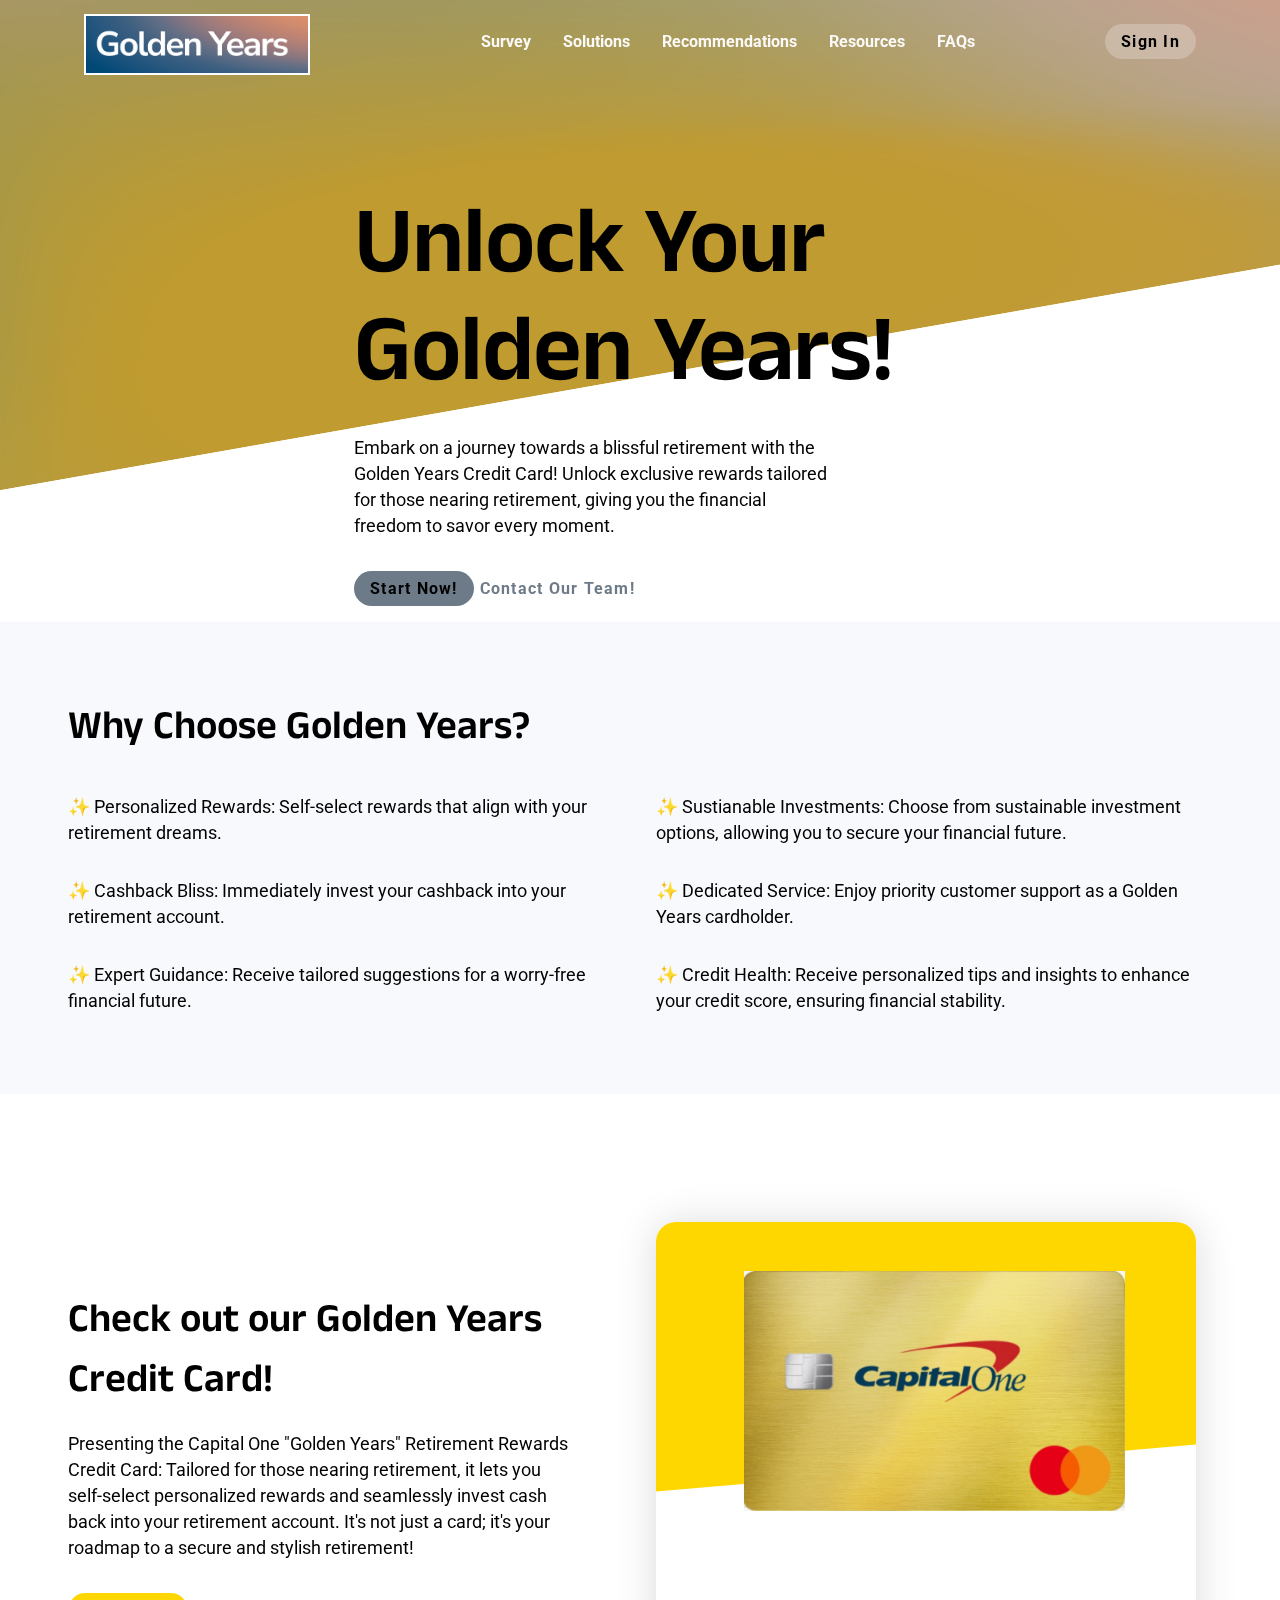
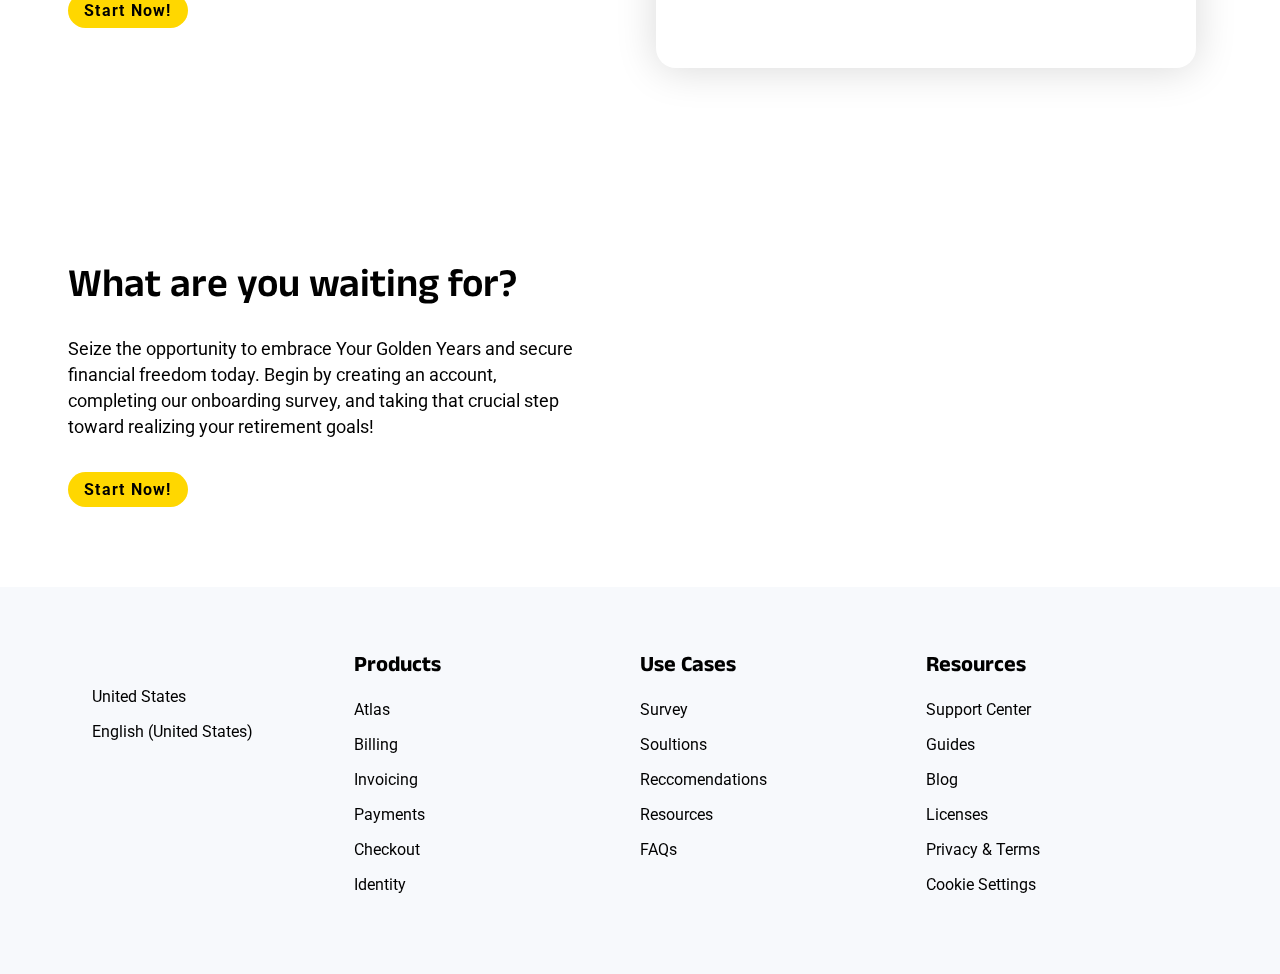
==== index.html @ 0557388c "Add files via upload" ====
<!DOCTYPE html>
<html lang="en">

<head>
    <meta charset="UTF-8">
    <meta http-equiv="X-UA-Compatible" content="IE=edge">
    <meta name="viewport" content="width=device-width, initial-scale=1.0">
    <link rel="preconnect" href="https://fonts.googleapis.com">
    <link rel="preconnect" href="https://fonts.gstatic.com" crossorigin>
    <link
        href="https://fonts.googleapis.com/css2?family=Anek+Telugu:wght@300;400;500;600;700&family=Roboto:wght@300;400;500;700&display=swap"
        rel="stylesheet">
    <link rel="stylesheet" href="index.css">
    <title>Golden Years</title>
</head>

<body>
    <!-- Navbar -->
    <nav class="navbar">
        <img id= "logo" src="./GoldenYearsLogo.png" alt="Golden Years by AARPennies">
        <ul class="menu">
            <li><a href="survey.html">Survey</a></li>
            <li><a href="#">Solutions</a></li>
            <li><a href="recommendations.html">Recommendations</a></li> 
            <li><a href="#">Resources</a></li>
            <li><a href="#">FAQs</a></li>
        </ul>
        <div class="hamburger-button">
            <div class="bar"></div>
            <div class="bar"></div>
            <div class="bar"></div>
        </div>

        <a href="registration.html">
        <button class="primary-button navbar-button">Sign In</button>
        </a>
    </nav>
    <main>
        <!-- GRADIENT BACKGROUND -->
        <canvas id="gradient-canvas"></canvas>
        <!-- Hero Section -->
        <div class="hero">
            <div class="section-container two-column">
                <div class="col-left">
                    <h1>Unlock Your Golden Years!</h1>



                    <h2>                          </h2>
                    <p>
                        Embark on a journey towards a blissful retirement with the Golden Years Credit Card!
                        Unlock exclusive rewards tailored for those nearing retirement, 
                        giving you the financial freedom to savor every moment.
                    </p>
                    <div class="button-container">
                        <a href="https://www.capitalone.com/credit-cards/"
                        <button class="primary-button with-icon">
                            Start Now!
                        </button>
                    </a> 
                        <button class="secondary-button with-icon">
                            Contact Our Team!
                            
                        </button>
                    </div>
                </div>
                
            </div>
        </div>


        <!-- UNIFIED PLATFORM -->
        <div class="unified-platform-section">
            <div class="section-container">
                <p class="subtitle"> </p>
                <h2>Why Choose Golden Years?</h2>

                <div class="two-column">
                    <div class="col-left">
                        <p>
                            ✨ Personalized Rewards: Self-select rewards that align with your retirement dreams.
                        </p>
                        <p>
                            ✨ Cashback Bliss: Immediately invest your cashback into your retirement account.
                            
                        </p>
                        <p>
                            ✨ Expert Guidance: Receive tailored suggestions for a worry-free financial future.
                        </p>
                    </div>
                    <div class="col-right">
                        <p>
                            ✨ Sustianable Investments: Choose from sustainable investment options, allowing you to secure your financial future.
                        </p>
                        <p>
                            ✨ Dedicated Service: Enjoy priority customer support as a Golden Years cardholder.
                            
                        </p>
                        <p>
                            ✨ Credit Health: Receive personalized tips and insights to enhance your credit score, ensuring financial stability.
                        </p>
                    </div>
                    
                </div>
                  
            </div>
            
        </div>

        <!-- Virtual Events Section -->
        <div class="virtual-events-section">
            <div class="section-container two-column">
                <div class="col-left">
                    <p class="subtitle"></p>
                    <h2>Check out our Golden Years Credit Card!</h2>
                    <p>Presenting the Capital One "Golden Years" Retirement Rewards Credit Card: Tailored for those nearing retirement,
                       it lets you self-select personalized rewards and seamlessly invest cash back into your retirement account.
                       It's not just a card; it's your roadmap to a secure and stylish retirement!


                    </p>
                    <a href="https://www.capitalone.com/credit-cards/"
                    <button class="primary-button with-icon">
                        Start Now!

                    </button>
                    </a>
                </div>
                <div class="col-right">
                    <div class="swipe-sessions-card">
                        <div class="card-top">
                            <img id="" src="" alt="">
                            <div class="avatars">
                                <img id="card" src="goldcard.jpeg" alt="">
                            </div>
                        </div>
                        <div class="card-bottom">
                            <div class="card-content">
                                
                            </div>
                        </div>
                    </div>
                </div>
            </div>
        </div>

        <!-- GETTING STARTED SECTION -->
        <div class="getting-started-section">
            <div class="section-container two-column">
                <div class="col-left">
                    <h2>What are you waiting for?</h2>
                    <p>Seize the opportunity to embrace Your Golden Years and secure financial freedom today. 
                       Begin by creating an account, completing our onboarding survey, 
                       and taking that crucial step toward realizing your retirement goals!</p>
                    <a href="https://www.capitalone.com/credit-cards/"
                    <button class="primary-button with-icon">
                        Start Now!
                    
                    </button>
                    </a>
                </div>
                <div class="col-right">
                    
                    </div>
                </div>

            </div>
        </div>

        <footer class="footer">
            <div class="section-container">
                <div class="col">
                    <img src="assets/logo-dark.svg" alt="" id="footer-logo">
                    <div class="icon-link">
                        <img src="assets/location-icon.png" alt="">
                        <a href="#">United States</a>
                    </div>
                    <div class="icon-link">
                        <img src="assets/comment-icon.png" alt="">
                        <a href="#">English (United States)</a>
                    </div>
                </div>
                <div class="col">
                    <h3>Products</h3>
                    <ul>
                        <li><a href="#">Atlas</a></li>
                        <li><a href="#">Billing</a></li>
                        <li><a href="#">Invoicing</a></li>
                        <li><a href="#">Payments</a></li>
                        <li><a href="#">Checkout</a></li>
                        <li><a href="#">Identity</a></li>
                    </ul>
                </div>
                <div class="col">
                    <h3>Use Cases</h3>
                    <ul>
                        <li><a href="#">Survey</a></li>
                        <li><a href="#">Soultions</a></li>
                        <li><a href="#">Reccomendations</a></li>
                        <li><a href="#">Resources</a></li>
                        <li><a href="#">FAQs</a></li>
                    </ul>
                </div>
                <div class="col">
                    <h3>Resources</h3>
                    <ul>
                        <li><a href="#">Support Center</a></li>
                        <li><a href="#">Guides</a></li>
                        <li><a href="#">Blog</a></li>
                        <li><a href="#">Licenses</a></li>
                        <li><a href="#">Privacy & Terms</a></li>
                        <li><a href="#">Cookie Settings</a></li>
                    </ul>
                </div>
            </div>

        </footer>

    </main>


    <script src="gradient.js"></script>
</body>

</html>
---- index.css ----
/* VARIABLES */
:root {
  /* TEXT VARIABLES */
  --text-dark: #000;
  --text-light: #fcf9f9;
  --text-grey: #adbdcc;
  --body-font: "Roboto", sans-serif;
  --heading-font: "Anek Telugu", sans-serif;
  --h1-size: 94px;
  --h1-height: 108px;
  --h2-size: 50px;
  --h2-height: 75px;
  --h3-size: 40px;
  --h4-size: 32px;
  --h5-size: 28px;
  --h6-size: 22px;
  --subtitle-size: 17px;
  --subtitle-height: 26px;
  --p-size: 18px;
  --p-height: 26px;
  --secondary-text-size: 14px;
  --secondary-text-height: 18px;
  --button-size: 16px;

  /* SPACING VARIABLES */
  --spacing-sm: 8px;
  --spacing-md: 16px;
  --spacing-lg: 32px;
  --spacing-xl: 64px;
  --standard-width: 1144px;
  /* COLOR VARIABLES */
  --purple-1: #FFD700;
  --purple-2: #FFD700;
  --blue-1: #00d4ff;
  --primary-accent: #6d7a88;
  --primary-button-hover: #FFD700;
  --bg-white: #fff;
  --bg-light: #f7f9fc;

  --standard-border-radius: 20px;
  --standard-box-shadow: 0px 2px 40px rgba(0, 0, 0, 0.15);
  --primary-gradient: linear-gradient(
    101.33deg,
    #FFD700 0.76%,
    #FFD700 33.33%,
    #FFD700 76.92%,
    #FFD700 96.96%
  );
}



#card{
  width: 80%;
  length: 20%;
  margin-left: 5%;
  margin-top: 10px;
}

#logo{
  width: 20%;
  length: 5%;
  margin-top:.5%;
  border: 2px solid white;}


/* GENERAL ELEMENT STYLES */

html,
body {
  width: 100%;
  position: relative;
  overflow-x: hidden;
}

body {
  font-family: var(--body-font);
  color: var(--text-dark);
  margin: 0;
  box-sizing: border-box;
  padding: var(--spacing-sm) 0 0 0;
  background-color: var(--bg-white);
  display: flex;
  flex-direction: column;
  justify-content: center;
  align-items: center;
}

main {
  width: 100%;
  margin: var(--spacing-xl) 0 0 0;
}

h1 {
  font-family: var(--heading-font);
  font-weight: 600;
  font-size: var(--h1-size);
  margin: 0;
  width: 100%;
  letter-spacing: -1px;
  line-height: var(--h1-height);
}
h2 {
  font-family: var(--heading-font);
  font-weight: 600;
  font-size: var(--h3-size);
  margin: 0;
  width: 100%;
}
h3 {
  font-family: var(--heading-font);
  font-weight: 500;
  font-size: var(--h3-size);
  margin: 0;
  width: 100%;
}

h4 {
  font-family: var(--heading-font);
  font-weight: 500;
  font-size: var(--h4-size);
  margin: 0;
  width: 100%;
  letter-spacing: 0.25px;
}

h5 {
  font-family: var(--heading-font);
  font-weight: 500;
  font-size: var(--h5-size);
  margin: 0;
  width: 100%;
}

h6 {
  font-family: var(--heading-font);
  font-weight: 500;
  font-size: var(--h6-size);
  margin: 0;
  width: 100%;
}

a {
  text-decoration: none;
  color: var(--purple-1);
  font-weight: 500;
  transition: color 0.25s ease;
}

a:hover {
  color: var(--primary-accent);
}
p {
  font-size: var(--p-size);
  line-height: var(--p-height);
  font-weight: 400;
  margin: var(--spacing-md) 0;
}

/* Layout Styles  */
.section-container {
  width: 100%;
  max-width: var(--standard-width);
}

.two-column {
  width: 100%;
  display: flex;
  flex-direction: row;
  justify-content: center;
  align-items: flex-start;
  box-sizing: border-box;
}

.two-column > .col-left {
  width: 50%;
  box-sizing: border-box;
  padding: 0 var(--spacing-md) 0 0;
  display: flex;
  flex-direction: column;
  align-items: start;
  justify-content: center;
}

.two-column > .col-right {
  width: 50%;
  box-sizing: border-box;
  padding: 0 0 0 var(--spacing-md);
  display: flex;
  flex-direction: column;
  align-items: start;
  justify-content: center;
}

.card {
  display: flex;
  flex-direction: column;
  justify-content: flex-start;
  align-items: flex-start;
  padding: var(--spacing-sm) var(--spacing-md) var(--spacing-sm) 0;
}
.card .icon {
  height: 50px;
  margin: 0 0 var(--spacing-sm) 0;
}

.card h3 {
  font-family: var(--heading-font);
  font-weight: 500;
  font-size: var(--h6-size);
  margin: 0;
  width: 100%;
}

.subtitle,
.subtitle2 {
  color: var(--purple-1);
  font-family: var(--heading-font);
  font-weight: 500;
  font-size: var(--subtitle-size);
  line-height: var(--subtitle-height);
}
.subtitle2 {
  color: var(--blue-1);
}

.secondary-text {
  font-size: var(--secondary-text-size);
  line-height: var(--secondary-text-height);
  color: var(--text-grey);
  letter-spacing: 0.25px;
}
/* BUTTON STYLES */
.primary-button {
  font-family: var(--body-font);
  font-size: var(--button-size);
  letter-spacing: 1.25px;
  font-weight: bold;
  border-radius: var(--standard-border-radius);
  border: none;
  background-color: var(--primary-accent);
  color: var(--text-dark);
  padding: var(--spacing-sm) var(--spacing-md);
  transition: all 0.15s ease;
}

.primary-button:hover {
  background-color: var(--primary-button-hover);
  cursor: pointer;
}
.secondary-button {
  font-family: var(--body-font);
  font-size: var(--button-size);
  letter-spacing: 1.25px;
  font-weight: bold;
  border-radius: var(--standard-border-radius);
  border: none;
  background-color: transparent;
  color: var(--primary-accent);
  transition: all 0.15s ease;
}

.secondary-button:hover {
  opacity: 0.75;
  cursor: pointer;
}

.with-icon {
  display: flex;
  justify-content: center;
  align-items: center;
}
.with-icon > img {
  transition: transform 0.25s ease;
}
.with-icon:hover > img {
  transform: translateX(4px);
}

/* NAVBAR */

.navbar {
  display: flex;
  justify-content: space-between;
  align-items: center;
  width: 100%;
  max-width: var(--standard-width);
  padding: 0 var(--spacing-md);
  margin: 0 0 var(--spacing-xl) 0;
  box-sizing: border-box;
}
.menu {
  display: flex;
  list-style: none;
  justify-content: center;
  align-items: center;
}

.menu a {
  color: var(--text-light);
  margin: 0 var(--spacing-md);
  font-weight: bold;
}

.menu a:hover {
  text-decoration: underline;
}
.navbar-button {
  background: rgba(250, 250, 250, 0.25);
}

.navbar-button:hover {
  background: rgba(250, 250, 250, 0.5);
}

.hamburger-button {
  display: none;
}

/* ANIMATED GRADIENT HERO BACKGROUND  */

#gradient-canvas {
  width: 200%;
  height: 970px;
  transform: rotate(-10deg);
  position: absolute;
  top: -600px;
  left: -50%;
  z-index: -1;
  --gradient-color-1: #478b97;
  --gradient-color-2: #6ec3f4;
  --gradient-color-3: #bf9b30;
  --gradient-color-4: #d79b7f;
}

/* HERO STYLES */

.hero {
  width: 100%;
  display: flex;
  justify-content: center;
}

.hero p {
  max-width: 480px;
}

.button-container {
  display: flex;
  margin: var(--spacing-md) 0;
}

.button-container button:nth-of-type(2) {
  margin: 0 0 0 var(--spacing-md);
  color: var(--purple-2);
}

.hero .hero-phone-container {
  height: 564px;
  align-items: flex-end;
}

.hero-phone {
  height: 628px;
  transform: translate(32px, -32px);
}

/* Partners Section */
.partners-section {
  width: 100%;
  display: flex;
  justify-content: center;
}
.partners-grid {
  display: grid;
  grid-template-columns: 1fr 1fr 1fr 1fr;
  grid-template-rows: 1fr 1fr;
  margin: var(--spacing-xl) 0;
  column-gap: var(--spacing-md);
  row-gap: var(--spacing-lg);
}

.partners-grid img {
  height: 60px;
  place-self: center;
}

/* UNIFIED PLATFORM SECTION */

.unified-platform-section {
  padding: var(--spacing-xl) 0;
  width: 100%;
  display: flex;
  justify-content: center;
  background-color: var(--bg-light);
}

.unified-platform-section h2 {
  width: 50%;
  margin-bottom: var(--spacing-md);
}

.unified-platform-section .primary-button {
  background-color: var(--purple-1);
  margin: var(--spacing-md) 0;
}
.unified-platform-section .primary-button:hover {
  background-color: var(--primary-accent);
}

/* GRAPHIC GRID SECTION */
.graphic-section {
  width: 100%;
  display: flex;
  justify-content: center;
  background-color: var(--bg-light);
}
.graphic-grid {
  display: grid;
  grid-template-areas:
    "card slack slack"
    "phone slack slack"
    "phone dash dash";
  grid-gap: var(--spacing-lg);
  padding: var(--spacing-lg) 0;
}

#credit-card {
  grid-area: card;
  width: 100%;
  box-shadow: var(--standard-box-shadow);
  border-radius: var(--standard-border-radius);
}
#slack-invoice {
  grid-area: slack;
  width: 100%;
  box-shadow: var(--standard-box-shadow);
  border-radius: var(--standard-border-radius);
}

#phone {
  grid-area: phone;
  width: 100%;
}
#dash {
  grid-area: dash;
  width: 100%;
  box-shadow: var(--standard-box-shadow);
  border-radius: var(--standard-border-radius);
}

/* INTEGRATIONS SEECTION STYLES */
.integrations-section {
  color: var(--text-light);
  width: 100%;
  display: flex;
  justify-content: center;
  position: relative;
  padding: calc(var(--spacing-xl) * 3) 0;
  z-index: 1;
}

.integrations-section::before {
  content: "";
  width: 100%;
  height: 1100px;
  background-color: var(--primary-accent);
  position: absolute;
  top: -32px;
  left: 0;
  z-index: -1;
  transform: skewY(-10deg);
}

.integrations-section::after {
  content: "";
  background-color: var(--bg-light);
  width: 100%;
  height: 50%;
  position: absolute;
  top: 0;
  left: 0;
  z-index: -2;
}

.integrations-section .primary-button {
  background-color: var(--blue-1);
  color: var(--primary-accent);
  margin: var(--spacing-md) 0 0 0;
}

.integrations-section .primary-button:hover {
  background-color: var(--bg-white);
}

.integrations-section .secondary-button {
  color: var(--blue-1);
}

.integrations-section .card-container {
  display: flex;
  margin: var(--spacing-lg) 0;
}

.integrations-section .card-container .card {
  width: 50%;
}

#api-code {
  max-width: 470px;
  margin: 0 0 var(--spacing-md) 0;
  border-radius: var(--standard-border-radius);
}

#terminal-code {
  max-width: 470px;
  border-radius: var(--standard-border-radius);
}

/* WHY SWIPE SECTION */

.why-swipe-section {
  width: 100%;
  display: flex;
  justify-content: center;
  padding: calc(var(--spacing-xl) * 3) 0;
}
.why-swipe-section .card-container {
  display: flex;
  margin: var(--spacing-lg) 0;
}

.why-swipe-section .card-container .card {
  width: 25%;
  padding: 0 var(--spacing-sm) 0 0;
  margin: 0 var(--spacing-md) 0 0;
  box-sizing: border-box;
}

.why-swipe-section .secondary-text {
  color: var(--text-dark);
}

/* GLOBAL SECTION */
.global-section {
  width: 100%;
  display: flex;
  justify-content: center;
  color: var(--text-light);
  position: relative;
  padding: calc(var(--spacing-xl) * 3) 0 0 0;
}

.global-section::before {
  content: "";
  width: 100%;
  height: 1200px;
  background-color: var(--primary-accent);
  position: absolute;
  top: -32px;
  left: 0;
  transform: skewY(-10deg);
  z-index: -1;
}

.global-section a {
  color: var(--blue-1);
}
.global-section a:hover {
  color: var(--text-light);
}

.global-section .card-container {
  display: flex;
  margin: calc(var(--spacing-xl) * 2) 0;
}
.global-section .card-container .card {
  width: 25%;
  box-sizing: border-box;
  padding: 0 var(--spacing-sm) 0 0;
  margin: 0 var(--spacing-md) 0 0;
}

.global-section .card-container .card h3 {
  border-left: 2px solid var(--blue-1);
  padding: 0 0 0 var(--spacing-sm);
  line-height: 28px;
}

#globe {
  max-width: 844px;
  opacity: 25%;
  position: absolute;
  top: 10%;
}

/* VIRTUAL EVENTS SECTION */
.virtual-events-section {
  display: flex;
  justify-content: center;
  padding: calc(var(--spacing-xl) * 2) 0;
  position: relative;
}
.virtual-events-section::before {
  content: "";
  background-color: var(--bg-white);
  width: 100%;
  height: 100%;
  position: absolute;
  top: 0;
  z-index: -1;
}

.virtual-events-section .primary-button {
  background-color: var(--purple-1);
  margin: var(--spacing-md) 0 0 0;
}
.virtual-events-section .primary-button:hover {
  background-color: var(--primary-accent);
}

.virtual-events-section .col-left {
  height: 446px;
  padding: 0 var(--spacing-xl) 0 0;
}

.swipe-sessions-card {
  width: 540px;
  height: 446px;
  box-shadow: var(--standard-box-shadow);
  border-radius: var(--standard-border-radius);
  overflow: hidden;
}

.swipe-sessions-card .card-top {
  width: 100%;
  height: 50%;
  display: flex;
  justify-content: center;
  align-items: center;
  position: relative;
  /* transform: rotate(10deg); */
}

.swipe-sessions-card .card-top::before {
  background: var(--primary-gradient);
  content: "";
  width: 100%;
  height: 150%;
  position: absolute;
  top: -40%;
  transform: skewY(-5deg);
  z-index: 1;
}

#sessions-logo {
  z-index: 2;
  width: 338px;
}

.virtual-events-section .avatars {
  position: absolute;
  bottom: -70px;
  left: var(--spacing-xl);
  z-index: 3;
  /* width: 140px;
  height: 80px; */
}

.virtual-events-section .avatars img {
  width: 80px;
}

.virtual-events-section .avatars img:nth-of-type(2) {
  position: absolute;
  left: 55px;
}

.virtual-events-section .card-bottom {
  width: 100%;
  height: 50%;
  box-sizing: border-box;
  padding: var(--spacing-xl);
}
.virtual-events-section .card-bottom .subtitle {
  margin: var(--spacing-lg) 0 0 0;
}

.virtual-events-section .card-bottom .secondary-text {
  color: var(--text-dark);
  font-weight: 700;
  width: 50%;
}

/* GETTING STARTED SECTION */
.getting-started-section {
  display: flex;
  justify-content: center;
  padding: var(--spacing-xl) 0;
}

.getting-started-section .primary-button {
  background-color: var(--purple-1);
  margin: var(--spacing-md) 0;
}
.getting-started-section .primary-button:hover {
  background-color: var(--primary-accent);
}

.getting-started-section .col-left {
  padding: 0 var(--spacing-xl) 0 0;
}

.getting-started-section .col-right {
  flex-direction: row;
}

.getting-started-section .col-right .card {
  width: 50%;
  box-sizing: border-box;
  padding: 0 var(--spacing-sm) 0 0;
  margin: 0 var(--spacing-md) 0 0;
}

.getting-started-section .col-right .card .secondary-button {
  color: var(--purple-2);
  padding-left: 0;
}

/* FOOTER STYLES */

.footer {
  display: flex;
  justify-content: center;
  background-color: var(--bg-light);
  padding: var(--spacing-xl) 0;
}

.footer .section-container {
  display: flex;
}

#footer-logo {
  max-width: 108px;
  margin: 0 0 var(--spacing-md) 0;
}

.footer .col {
  width: 25%;
}

.footer .col ul {
  list-style-type: none;
  padding: 0;
}

.footer .col ul li {
  margin: var(--spacing-md) 0;
}

.footer .col a {
  color: var(--text-dark);
  font-weight: normal;
}

.footer .col a:hover {
  color: var(--purple-1);
  text-decoration: underline;
}

.footer .icon-link {
  display: flex;
  align-items: center;
  margin: var(--spacing-md) 0;
}

.footer .icon-link img {
  width: 24px;
}

.footer h3 {
  font-size: var(--h6-size);
  font-weight: 700;
}

/* CUSTOM BREAKPOINT */
@media only screen and (max-width: 1144px) {
  :root {
    --h1-size: 80px;
    --h1-height: 85px;
  }
  /* GENERAL LAYOUT */
  .section-container {
    padding: 0 var(--spacing-md);
  }
  /* HERO SECTION */
  .hero-phone {
    height: 550px;
    transform: translateY(-60px);
  }
  .hero .col-left {
    width: 60%;
  }
  .hero .col-right {
    width: 40%;
  }

  /* PARTNERS GRID */

  .partners-section {
    margin: -60px 0 0 0;
  }
  .partners-grid {
    margin: 0 0 var(--spacing-xl) 0;
  }
}

/* CUSTOM BREAKPOINT (850px) */
@media only screen and (max-width: 850px) {
  :root {
    --h1-size: 70px;
    --h1-height: 75px;
  }
  /* HERO SECTION */
  .hero-phone {
    transform: translateY(-85px);
  }
  /* PARTNERS GRID */
  .partners-grid img {
    width: 100%;
    height: auto;
  }
  /* INTEGRATIONS SECTION */
  .integrations-section .col-left {
    width: 60%;
  }
  .integrations-section .col-right {
    width: 40%;
  }
}

/* TABLET SIZE STYLES */
@media only screen and (max-width: 768px) {
  :root {
    --h1-size: 58px;
    --h1-height: 65px;
    --h3-size: 34px;
    --h6-size: 16px;
  }

  /* NAVBAR STYLES */
  .navbar {
    margin: var(--spacing-sm) 0 var(--spacing-lg) 0;
  }
  .navbar .menu {
    display: none;
  }

  .navbar .navbar-button {
    display: none;
  }

  .hamburger-button {
    width: 50px;
    height: 30px;
    background-color: rgba(250, 250, 250, 0.25);
    border-radius: var(--standard-border-radius);
    display: flex;
    flex-direction: column;
    justify-content: center;
    align-items: center;
  }

  .hamburger-button .bar {
    width: 18px;
    height: 2px;
    background-color: var(--bg-white);
    margin: 1px 0;
  }

  /* HERO STYLES */
  #gradient-canvas {
    height: 820px;
  }
  main {
    margin: 0;
  }

  .hero .two-column {
    align-items: center;
  }

  .hero .col-left {
    width: 60%;
  }

  .hero .col-right {
    width: 40%;
  }

  .hero-phone {
    height: 450px;
    transform: translateX(32px);
  }

  /* PARTNERS GRID */
  .partners-section {
    margin: -20px 0 0 0;
  }

  /* UNIFIED PLATFORM SECTION*/
  .unified-platform-section h2 {
    width: 100%;
  }

  /* INTEGRATIONS SECTION */
  .integrations-section .card-container {
    flex-direction: column;
  }

  .integrations-section .card-container .card {
    width: 100%;
  }

  /* WHY SWIPE SECTION */
  .why-swipe-section {
    padding: var(--spacing-md) 0 var(--spacing-xl) 0;
  }

  .why-swipe-section .card-container {
    flex-wrap: wrap;
  }
  .why-swipe-section .card-container .card {
    width: 50%;
    margin: var(--spacing-md) 0;
  }

  /* GLOBAL SECTION */
  .global-section .card-container {
    flex-wrap: wrap;
    margin: var(--spacing-xl) 0;
  }

  .global-section .card-container .card {
    width: 50%;
    margin: var(--spacing-md) 0;
  }

  /* GETTING STARTED SECTION */
  .getting-started-section .two-column {
    align-items: center;
  }
  .getting-started-section .col-right {
    flex-wrap: wrap;
  }
  .getting-started-section .col-right .card {
    width: 100%;
    margin: var(--spacing-md) 0;
  }
}

/* MOBILE SIZE BREAKPOINT */
@media only screen and (max-width: 550px) {
  /* GENERAL STYLES */
  :root {
    --h1-size: 58px;
    --h1-height: 65px;
    --h3-size: 34px;
    --h6-size: 16px;
  }
  .two-column {
    flex-direction: column;
  }

  .two-column .col-left {
    width: 100%;
  }

  .two-column .col-right {
    width: 100%;
    padding: 0;
  }

  /* NAVBAR STYLES */
  .navbar {
    margin: 0 0 var(--spacing-lg) 0;
  }

  /* HERO STYLES */
  #gradient-canvas {
    height: 820px;
  }
  main {
    margin: var(--spacing-lg) 0 0 0;
  }

  .hero .two-column .hero-phone-container {
    display: none;
  }

  /* PARTNERS GRID SECTION */

  .partners-section {
    margin: var(--spacing-xl) 0 var(--spacing-sm) 0;
  }
  .partners-grid {
    grid-template-columns: 1fr 1fr;
  }

  /* UNIFIED PLATFORM */
  .unified-platform-section {
    padding: var(--spacing-md) 0;
  }

  /* INTEGRATIONS SECTION */
  .integrations-section {
    padding: var(--spacing-lg) 0;
  }

  .integrations-section::before {
    height: 900px;
  }

  .integrations-section .col-right {
    display: none;
  }

  /* WHY SWIPE SECTION */
  .why-swipe-section {
    padding: var(--spacing-xl) 0 var(--spacing-md) 0;
  }

  .why-swipe-section .card-container .card {
    width: 100%;
    margin: var(--spacing-sm) 0;
  }

  .why-swipe-section .card-container .card .icon {
    height: 35px;
  }

  /* GLOBAL SECTION */
  .global-section {
    padding: var(--spacing-xl) 0 0 0;
  }

  .global-section .card-container {
    margin: var(--spacing-md) 0;
  }

  .global-section .card-container .card {
    width: 100%;
    margin: var(--spacing-sm) 0;
  }

  #globe {
    opacity: 10%;
  }

  /* VIRTUAL EVENTS SECTION */
  .virtual-events-section {
    padding: 0;
  }
  .virtual-events-section .swipe-sessions-card {
    margin: var(--spacing-lg) 0;
    width: 100%;
  }

  .virtual-events-section .swipe-sessions-card .secondary-text {
    width: 100%;
  }

  .virtual-events-section .swipe-sessions-card .card-top {
    height: 40%;
  }

  #sessions-logo {
    width: 300px;
  }

  /* GETTING STARTED SECTION*/
  .getting-started-section {
    padding: var(--spacing-md) 0;
  }

  /* FOOTER STYLES */
  .footer .section-container {
    flex-wrap: wrap;
  }

  .footer .col {
    width: 50%;
    margin: var(--spacing-md) 0;
  }

  .footer .col a {
    font-size: 12px;
  }

  #footer-logo {
    width: 70px;
  }

  .footer .icon-link img {
    width: 18px;
  }
}
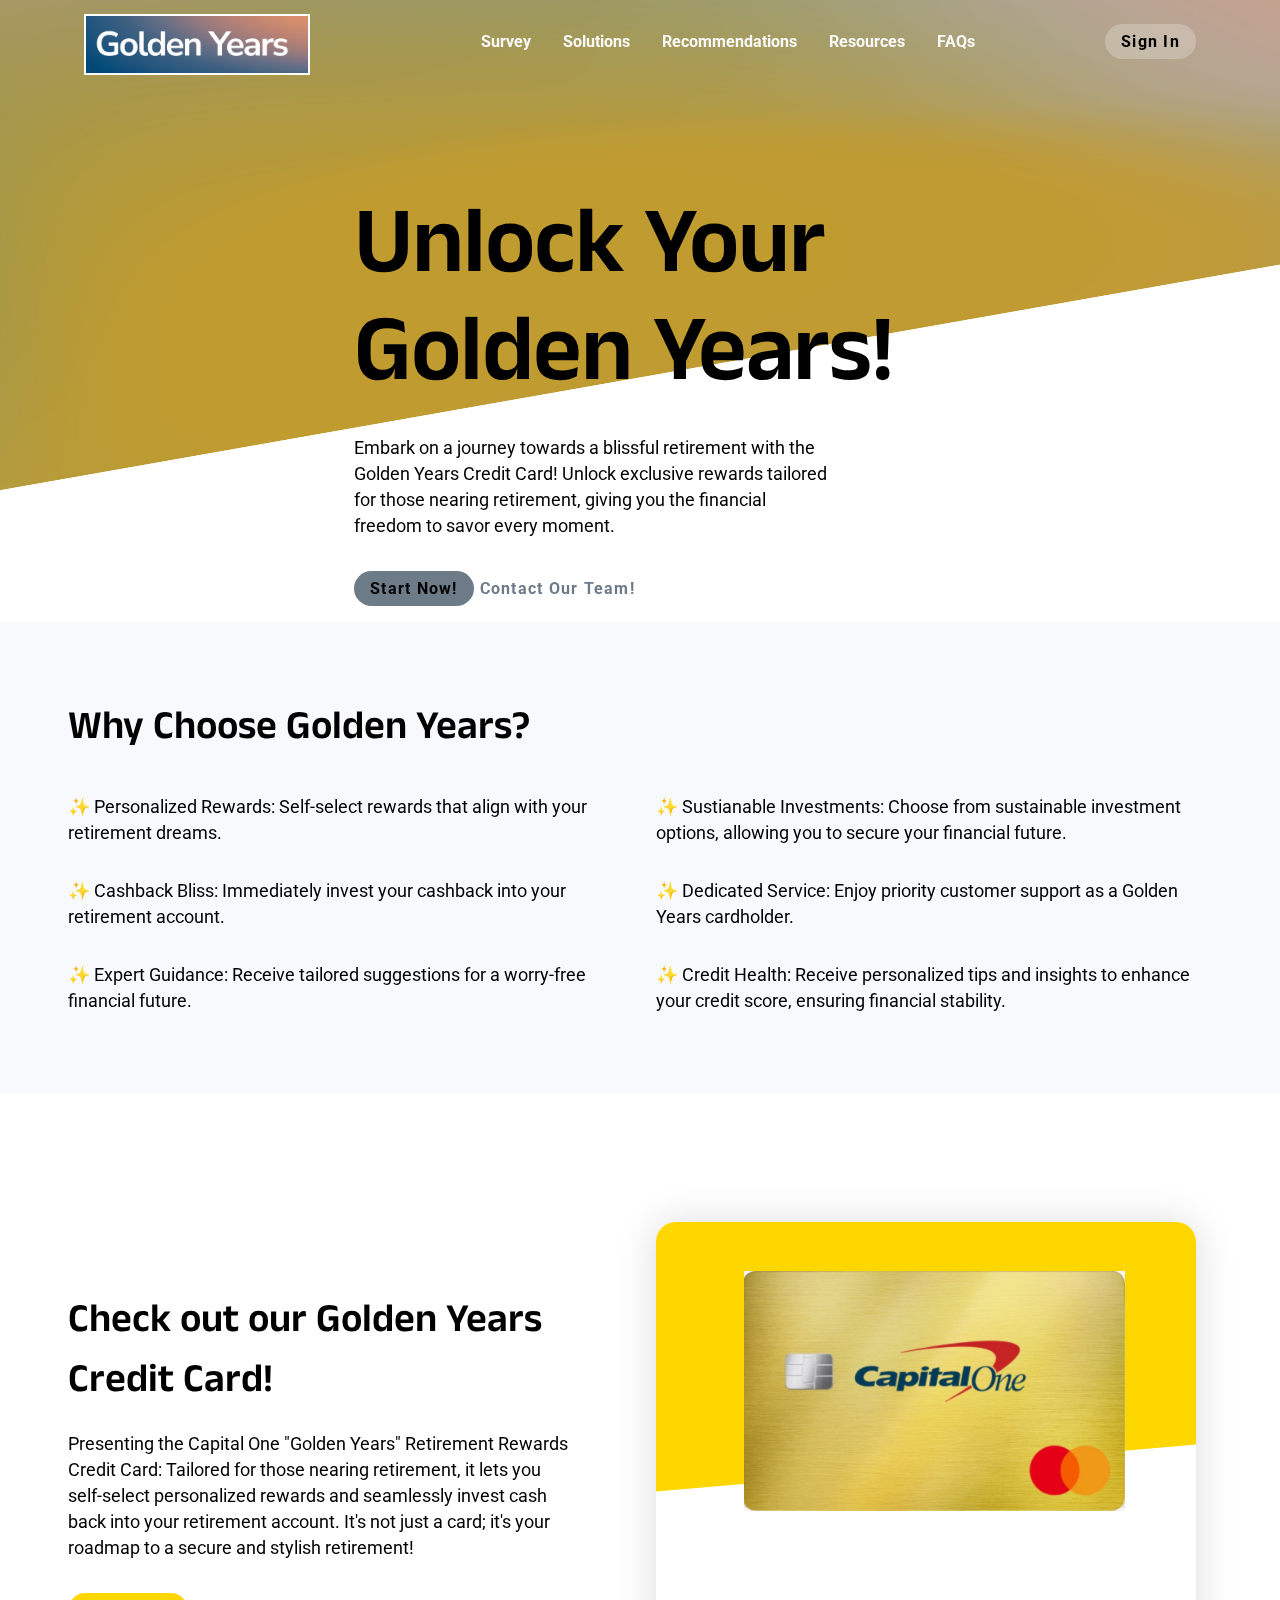
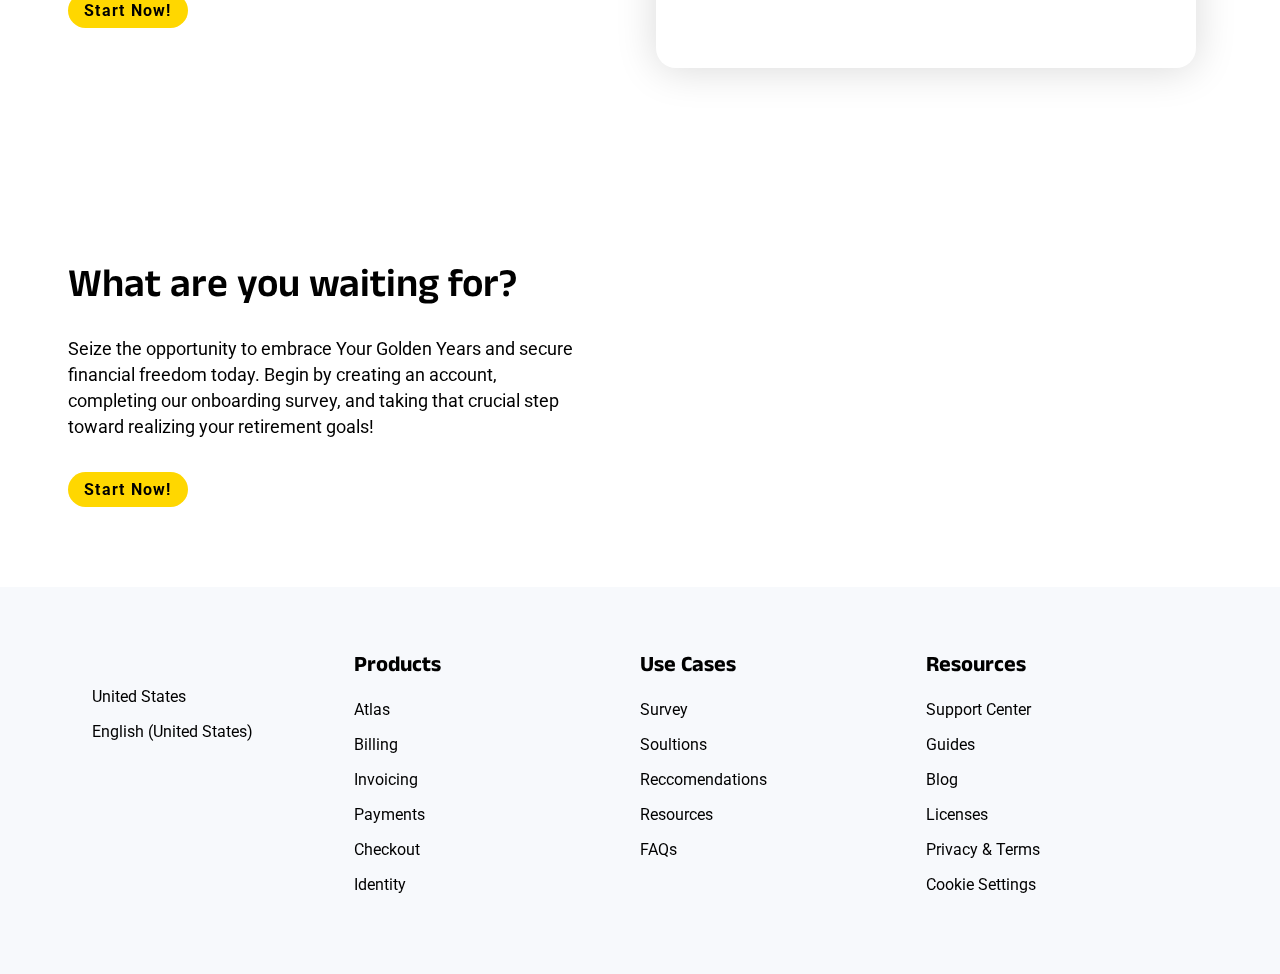
==== commit 1e028929: "Add files via upload" ====
--- a/index.html
+++ b/index.html
@@ -53,7 +53,7 @@
                         giving you the financial freedom to savor every moment.
                     </p>
                     <div class="button-container">
-                        <a href="https://www.capitalone.com/credit-cards/"
+                        <a href="survey.html"
                         <button class="primary-button with-icon">
                             Start Now!
                         </button>
@@ -119,7 +119,7 @@
 
 
                     </p>
-                    <a href="https://www.capitalone.com/credit-cards/"
+                    <a href="survey.html"
                     <button class="primary-button with-icon">
                         Start Now!
 
@@ -152,7 +152,7 @@
                     <p>Seize the opportunity to embrace Your Golden Years and secure financial freedom today. 
                        Begin by creating an account, completing our onboarding survey, 
                        and taking that crucial step toward realizing your retirement goals!</p>
-                    <a href="https://www.capitalone.com/credit-cards/"
+                    <a href="survey.html"
                     <button class="primary-button with-icon">
                         Start Now!
                     
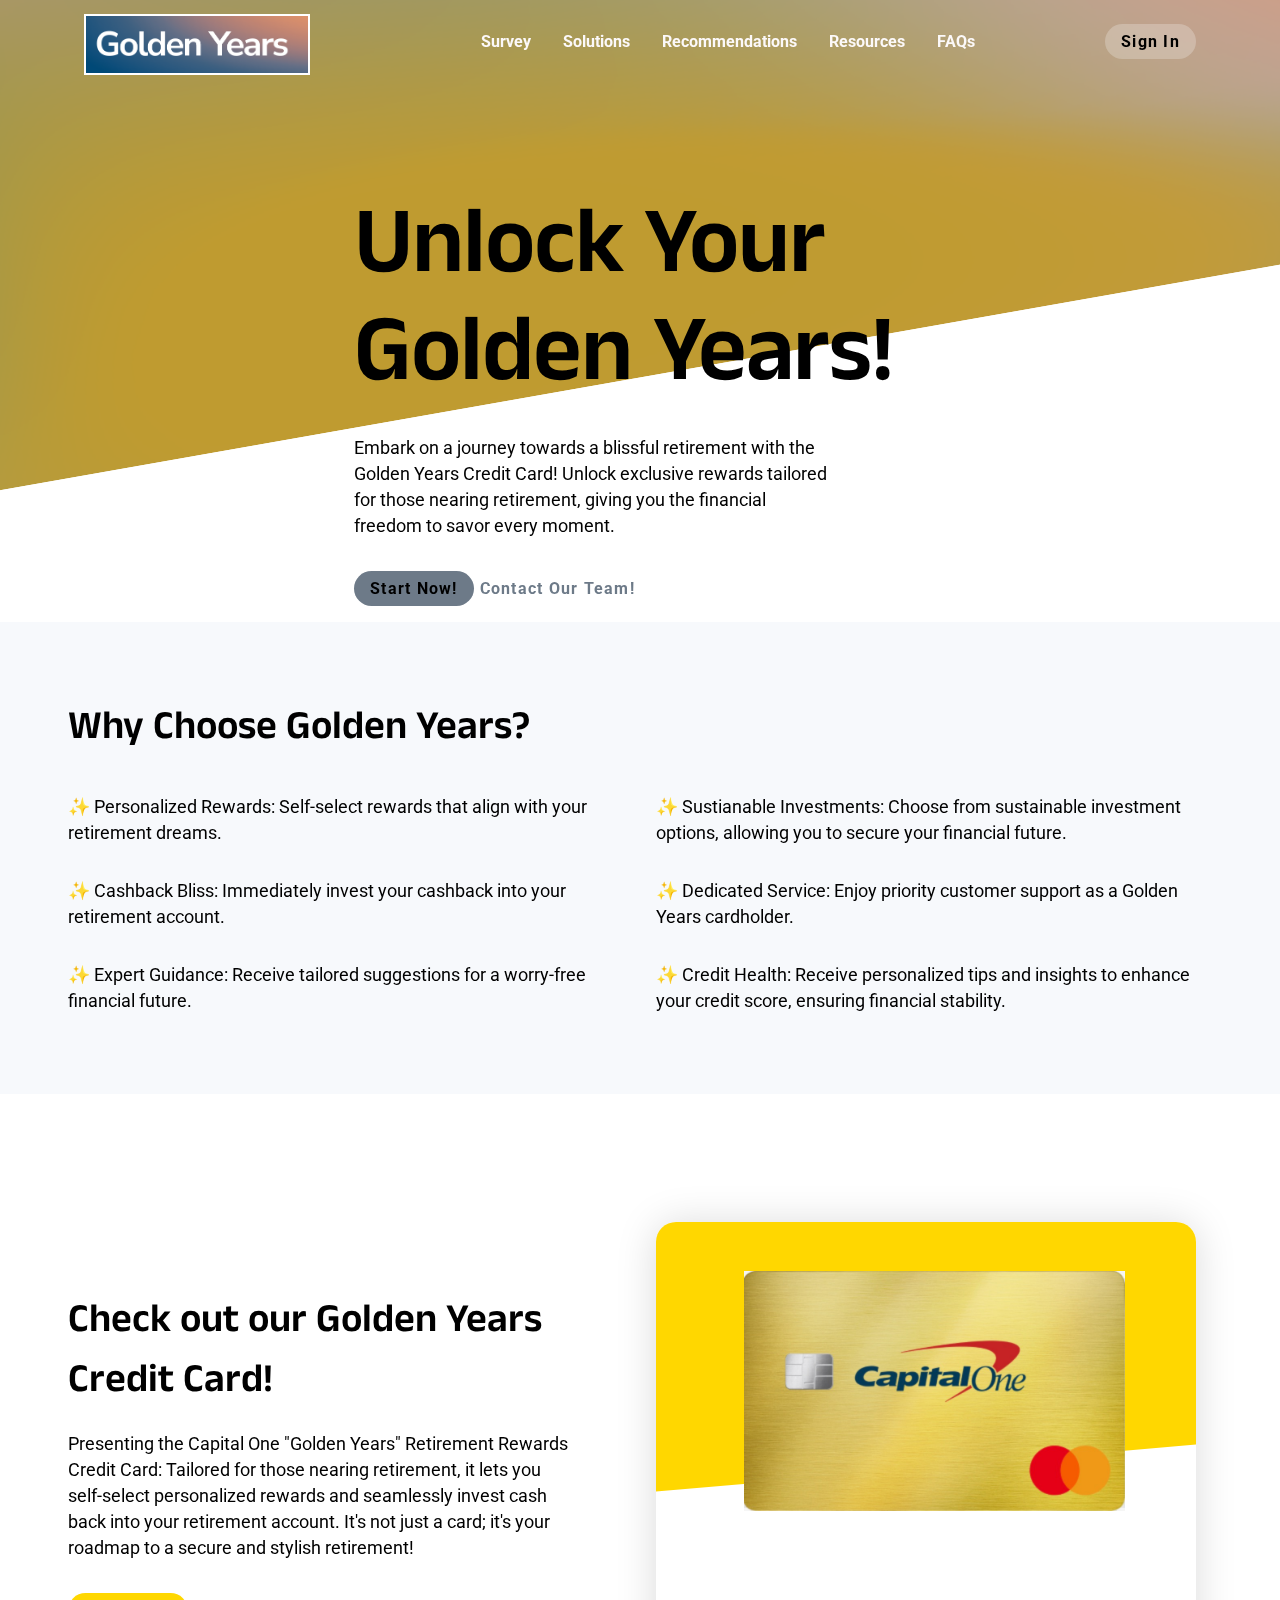
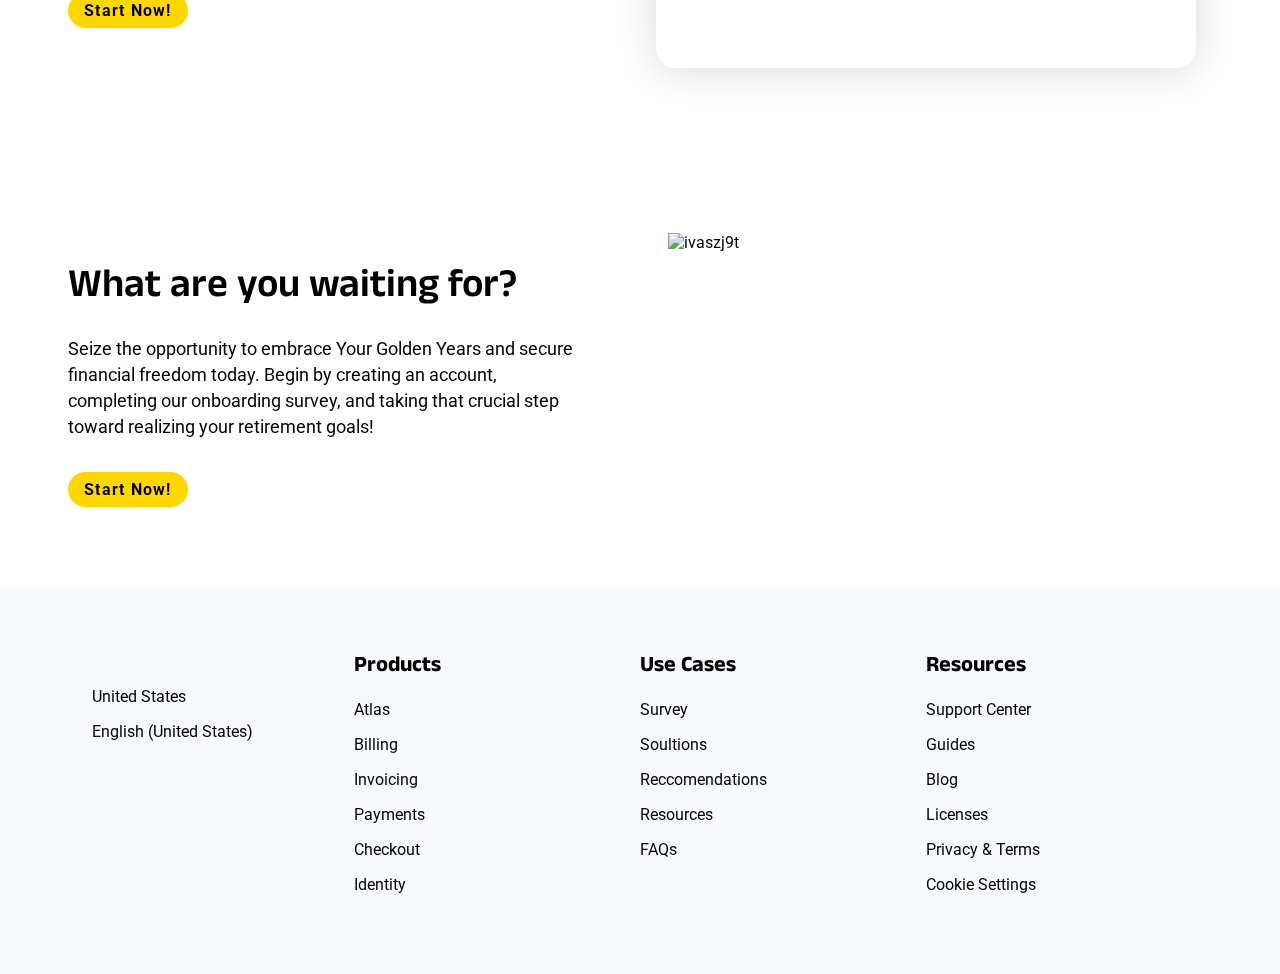
==== commit 61d07a37: "Modified the second card image, aka venture x" ====
--- a/index.html
+++ b/index.html
@@ -153,11 +153,14 @@
                        Begin by creating an account, completing our onboarding survey, 
                        and taking that crucial step toward realizing your retirement goals!</p>
                     <a href="survey.html"
-                    <button class="primary-button with-icon">
+                    <button class="primary-button with-icon"></button>
                         Start Now!
                     
                     </button>
                     </a>
+                    <div class = "secondcard">
+                    <img src="https://i.ibb.co/Px1Q2yv/ivaszj9t.png" alt="ivaszj9t">
+                </div>
                 </div>
                 <div class="col-right">
                     
--- a/index.css
+++ b/index.css
@@ -1104,4 +1104,15 @@
   .footer .icon-link img {
     width: 18px;
   }
-}
+
+}
+.secondcard img{
+  display: flex;
+  margin-left: 600px;
+  margin-top: -290px;
+  margin-bottom: 0;
+  width: 85%;
+  height: 85%;
+  padding-top: 0;
+  padding-bottom: 100px;
+}
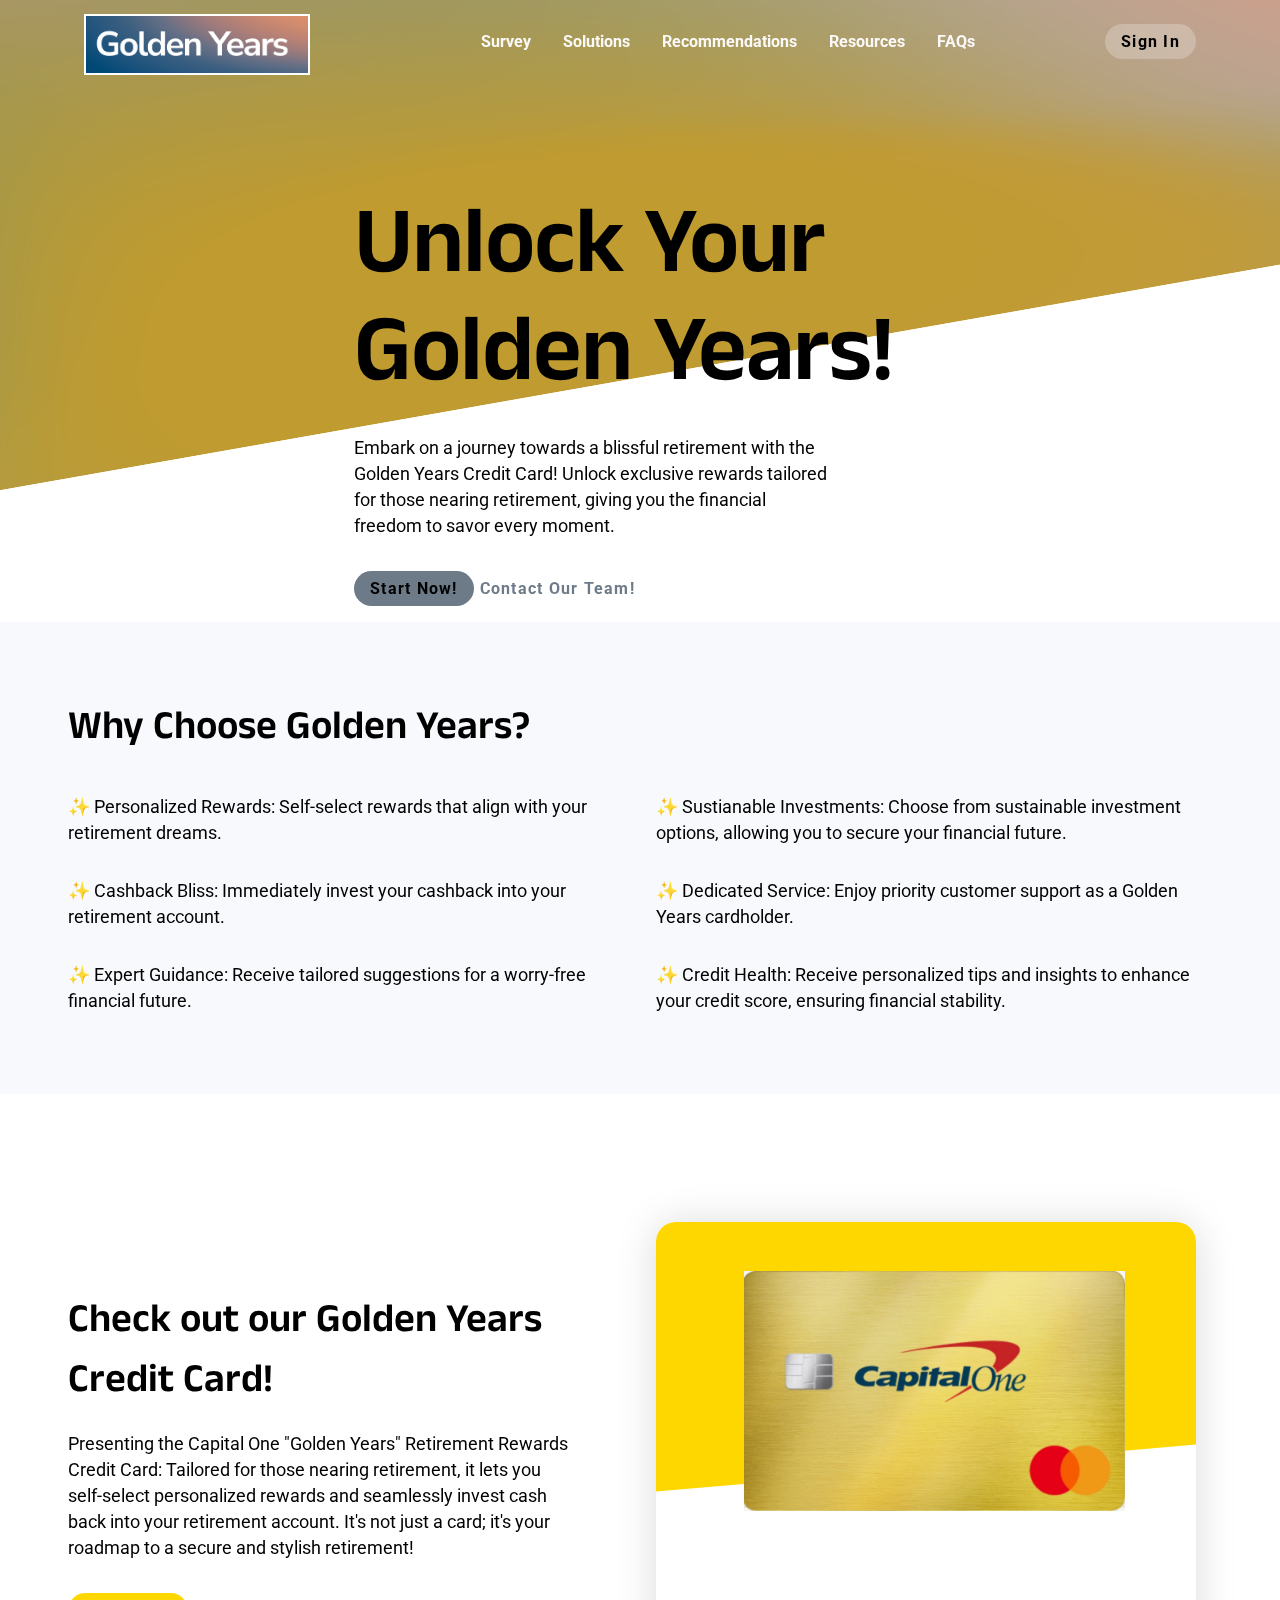
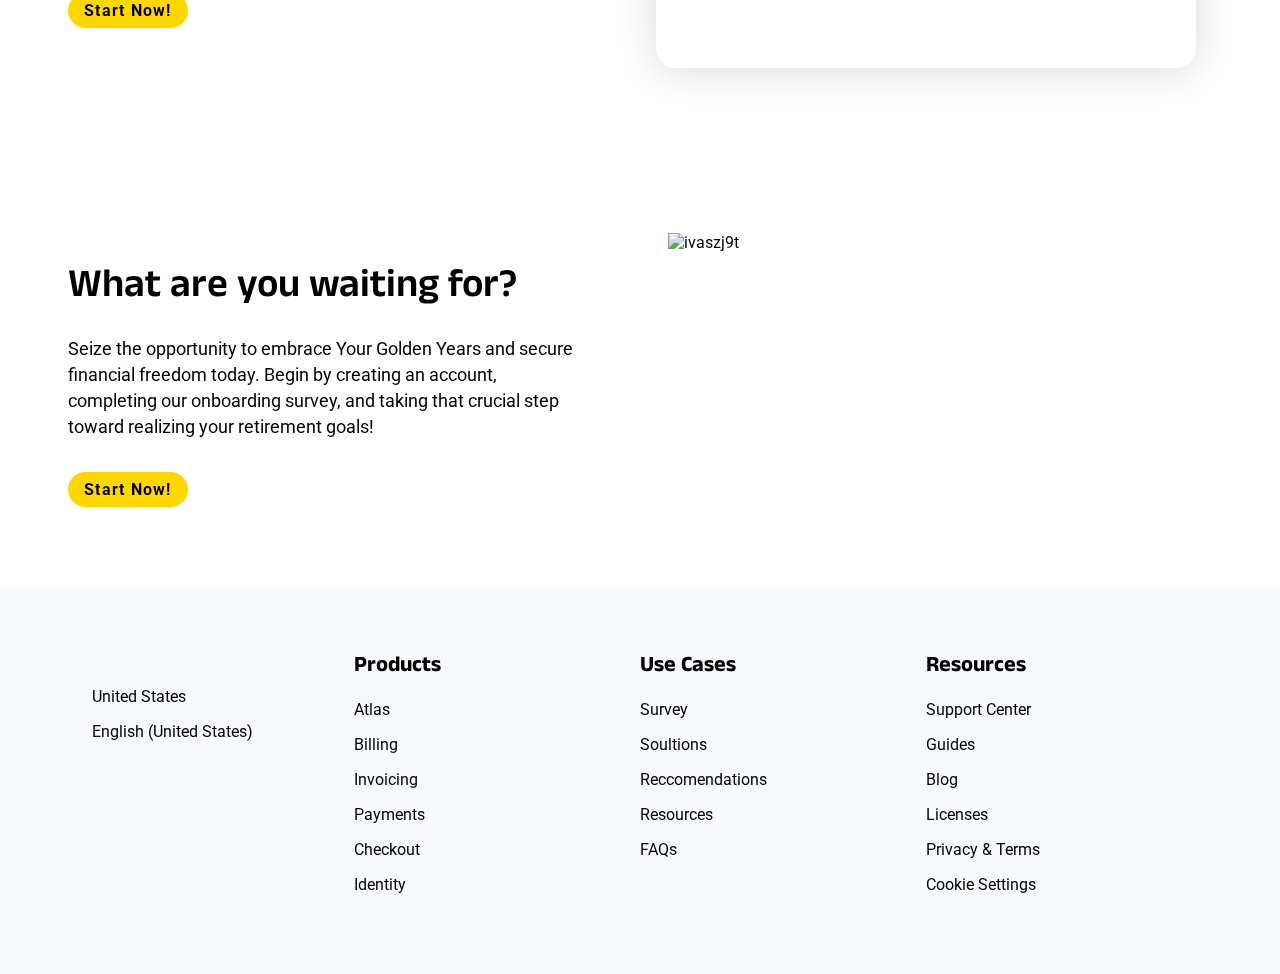
==== commit 84c745d7: "Add files via upload" ====
--- a/index.html
+++ b/index.html
@@ -53,7 +53,7 @@
                         giving you the financial freedom to savor every moment.
                     </p>
                     <div class="button-container">
-                        <a href="survey.html"
+                        <a href="survey.html">
                         <button class="primary-button with-icon">
                             Start Now!
                         </button>
@@ -119,7 +119,7 @@
 
 
                     </p>
-                    <a href="survey.html"
+                    <a href="survey.html">
                     <button class="primary-button with-icon">
                         Start Now!
 
